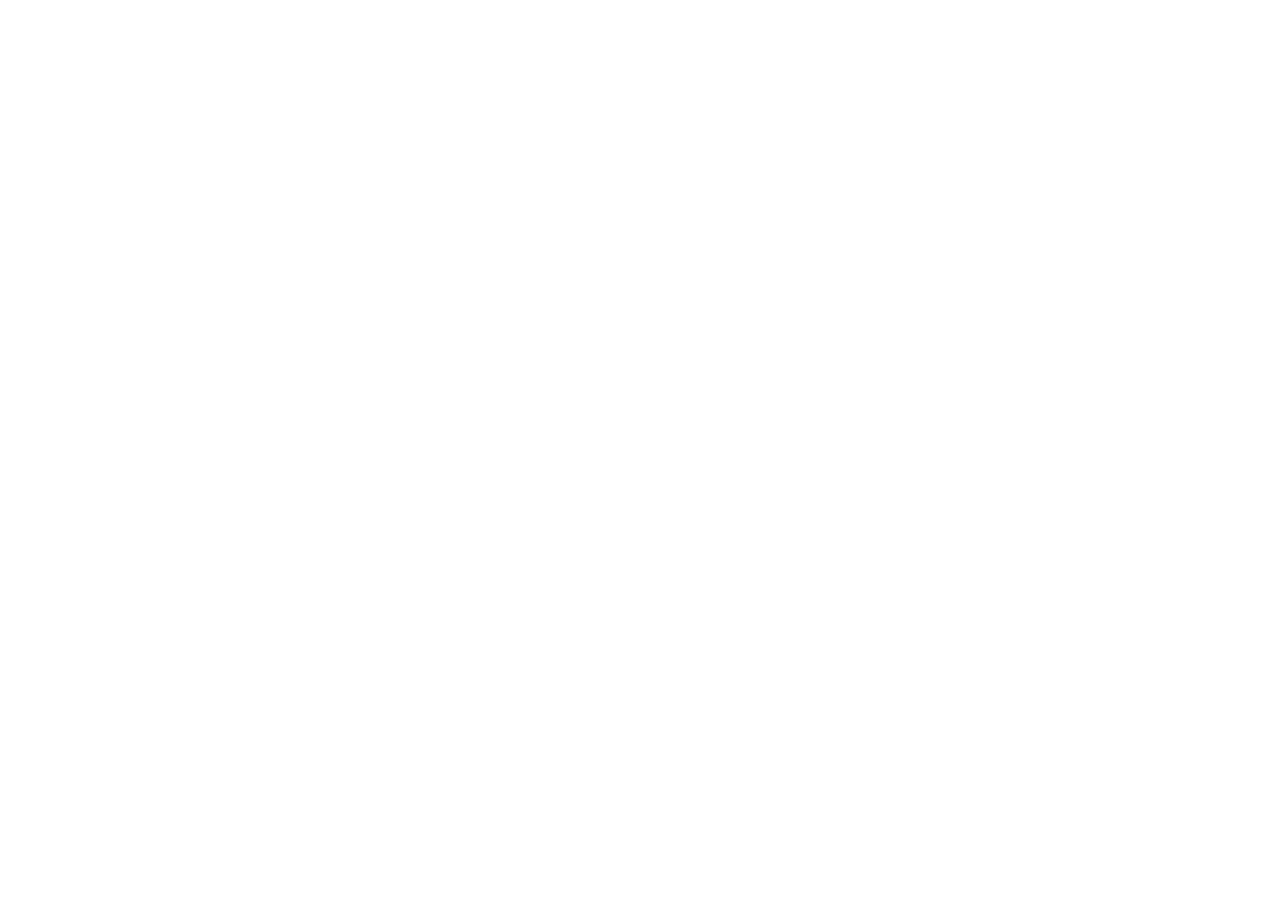
==== instax.html @ 3d2f9c3e "container div" ====
<!DOCTYPE html>
<html lang="en">
<head>
  <meta charset="UTF-8">
  <meta name="viewport" content="width=device-width, initial-scale=1.0">
  <meta http-equiv="X-UA-Compatible" content="ie=edge">
  <link rel="stylesheet" href="instax.css">
  <title>Instax</title>
</head>
<body>
    <div class="container">
      
    </div>
</body>
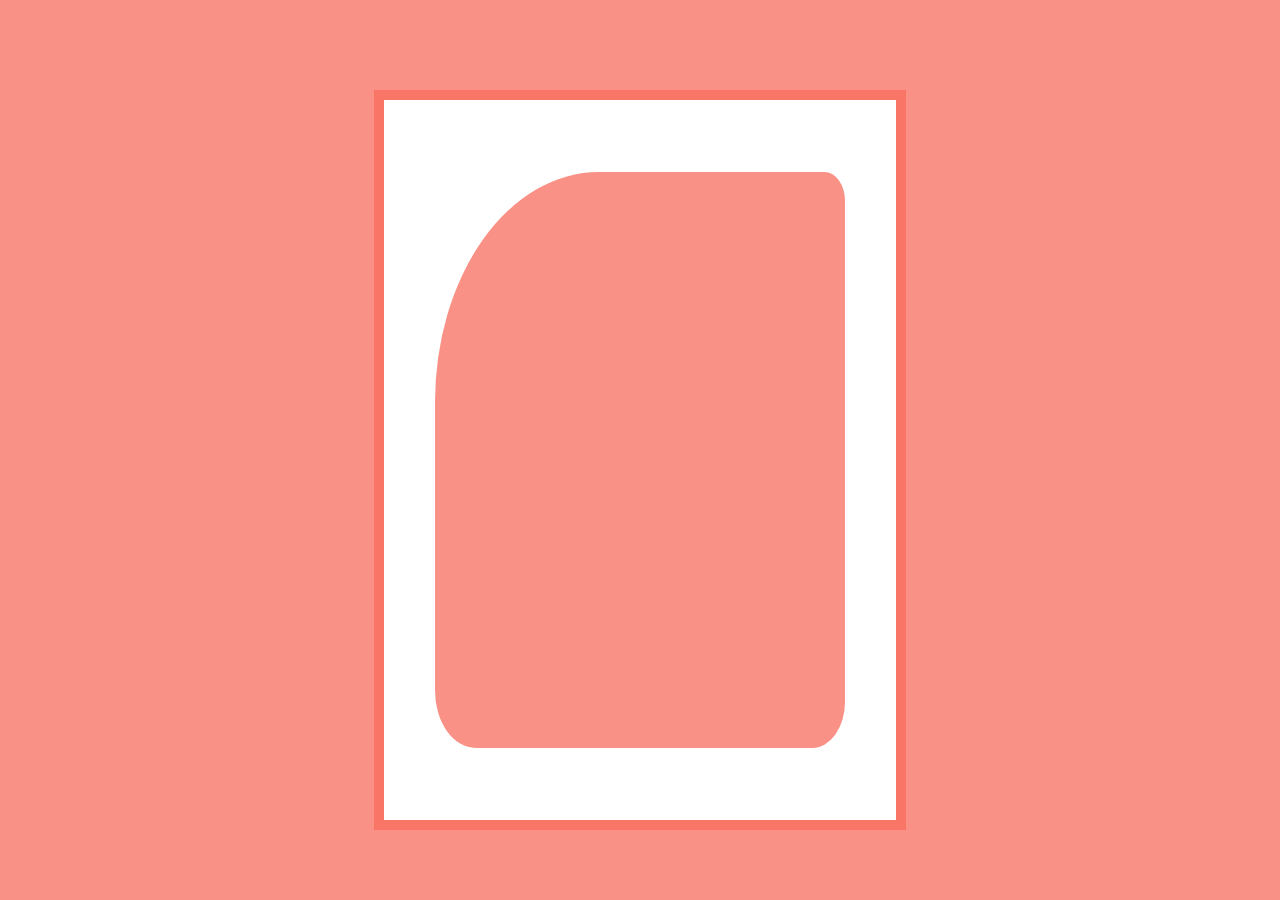
==== commit 8a6eb47d: "divs for top row of camera features" ====
--- a/instax.html
+++ b/instax.html
@@ -9,6 +9,11 @@
 </head>
 <body>
     <div class="container">
-      
+      <div class="body">
+        <div class="eyeView"></div>
+        <div class="flash"></div>
+        <div class="twoLights"></div>
+        <div class="name"></div>
+      </div>
     </div>
 </body>--- a/instax.css
+++ b/instax.css
@@ -0,0 +1,29 @@
+body {
+  margin: auto;
+  background: #fa9186;
+}
+
+.container {
+  margin: auto;
+  margin-top: 10vh;
+  width:40vw;
+  height: 80vh;
+  background: #ffffff;
+  border: solid 10px #f97566;
+  display: flex;
+  flex-direction: column;
+  align-content: center;
+  align-items: center;
+  justify-content: center;
+}
+.body {
+  width: 80%;
+  height: 80%;
+  background: #fa9186;
+  border-top-left-radius: 40%;
+  border-top-right-radius: 5%;
+  border-bottom-left-radius: 10%;
+  border-bottom-right-radius: 8%;
+  position: relative;
+  z-index: 1;
+}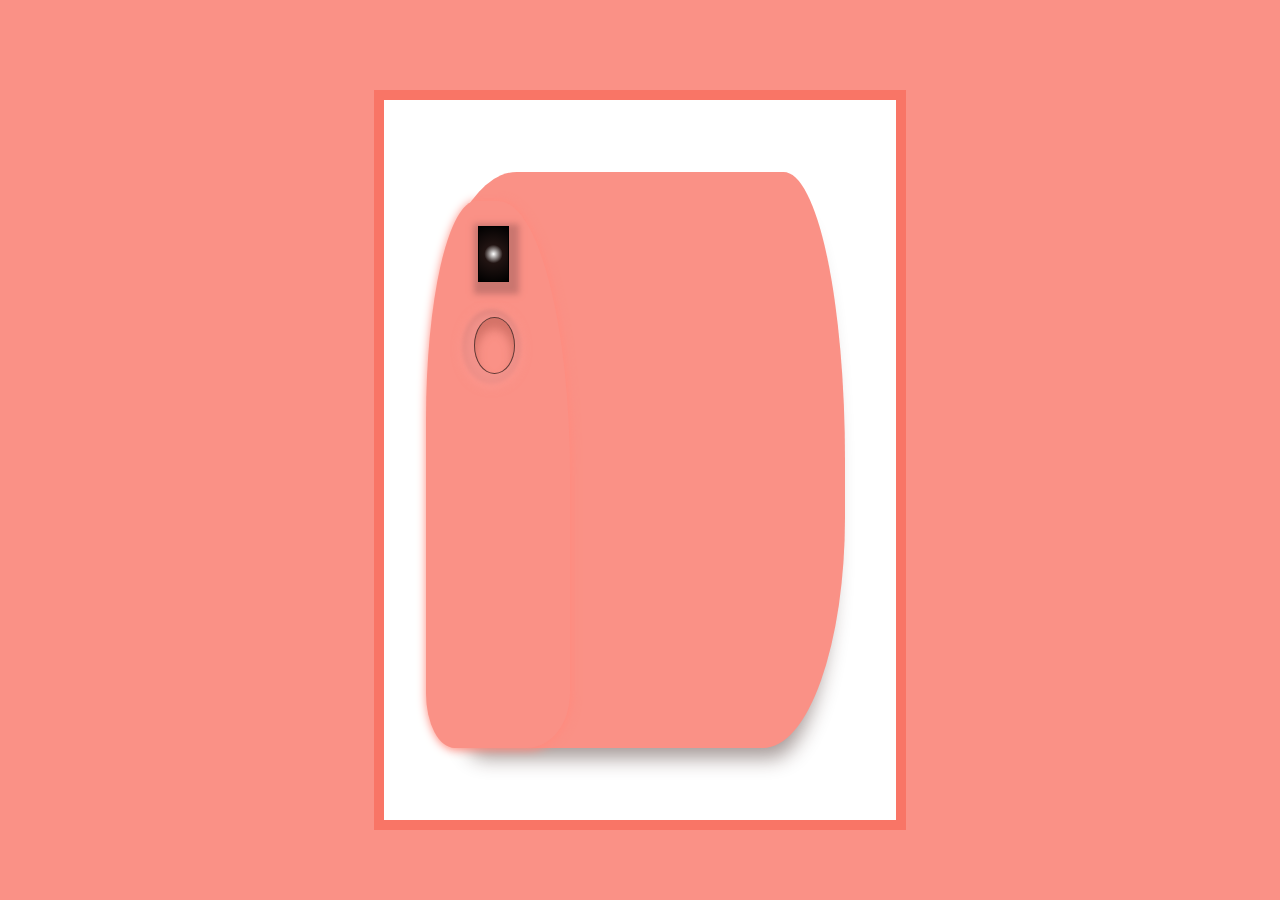
==== commit c083dda4: "divs to style flash" ====
--- a/instax.html
+++ b/instax.html
@@ -10,10 +10,19 @@
 <body>
     <div class="container">
       <div class="body">
-        <div class="eyeView"></div>
-        <div class="flash"></div>
+        <div class="grip">
+          <div class="eyeView"></div>
+          <div class="button"></div>
+        </div>
+        <div class="flash">
+          <div class="flashInner">
+            <div class="flashTop"></div>
+            <div class ="flashBottom"></div>
+          </div>
+        </div>
         <div class="twoLights"></div>
         <div class="name"></div>
+        <div class="sideBump"></div>
       </div>
     </div>
 </body>--- a/instax.css
+++ b/instax.css
@@ -20,10 +20,49 @@
   width: 80%;
   height: 80%;
   background: #fa9186;
-  border-top-left-radius: 40%;
-  border-top-right-radius: 5%;
-  border-bottom-left-radius: 10%;
-  border-bottom-right-radius: 8%;
+  border-top-left-radius: 20% 30%;
+  border-top-right-radius: 15% 50%;
+  border-bottom-left-radius: 10% 10%;
+  border-bottom-right-radius: 20% 40%;
   position: relative;
   z-index: 1;
+  display: flex;
+  flex-direction: row;
+  flex-wrap: wrap; 
+  box-shadow: 8px 30px 20px -20px #33161370;
+}
+.grip {
+ width: 35%;
+ height: 95%;
+ align-self: flex-end;
+ margin-left: -9px;
+ margin-top: 5.5%;
+ background: #fa9186;
+ border-top-left-radius: 35% 40%;
+ border-top-right-radius: 50%;
+ border-bottom-left-radius: 20% 10%;
+ border-bottom-right-radius: 30% 10%;
+ box-shadow: #ff8b7e 1px 1px 10px 1px;
+ display: flex;
+ flex-direction: column;
+ align-items: center;
+
+}
+.eyeView {
+  width: 20%;
+  height: 10%;
+  background: radial-gradient(circle, #ffffff 0%, #000000dd 30%, #000000 100%);
+  outline: solid 1px #000000;
+  margin-top: 18%;
+  margin-left: -9px;
+  box-shadow: #c7746ef3 3px 5px 6px 8px;
+}
+.button {
+  width: 27%;
+  height: 10%;
+  border-radius: 50%;
+  border: solid 1px #080808a1;
+  margin-top: 25%;
+  margin-left: -7px;
+  box-shadow: #ff9b94c0 -3px 3px 10px 10px, #c7746ef3 -3px 1px 4px 8px, #cc6c61d2 0px 10px 10px 1px inset ;
 }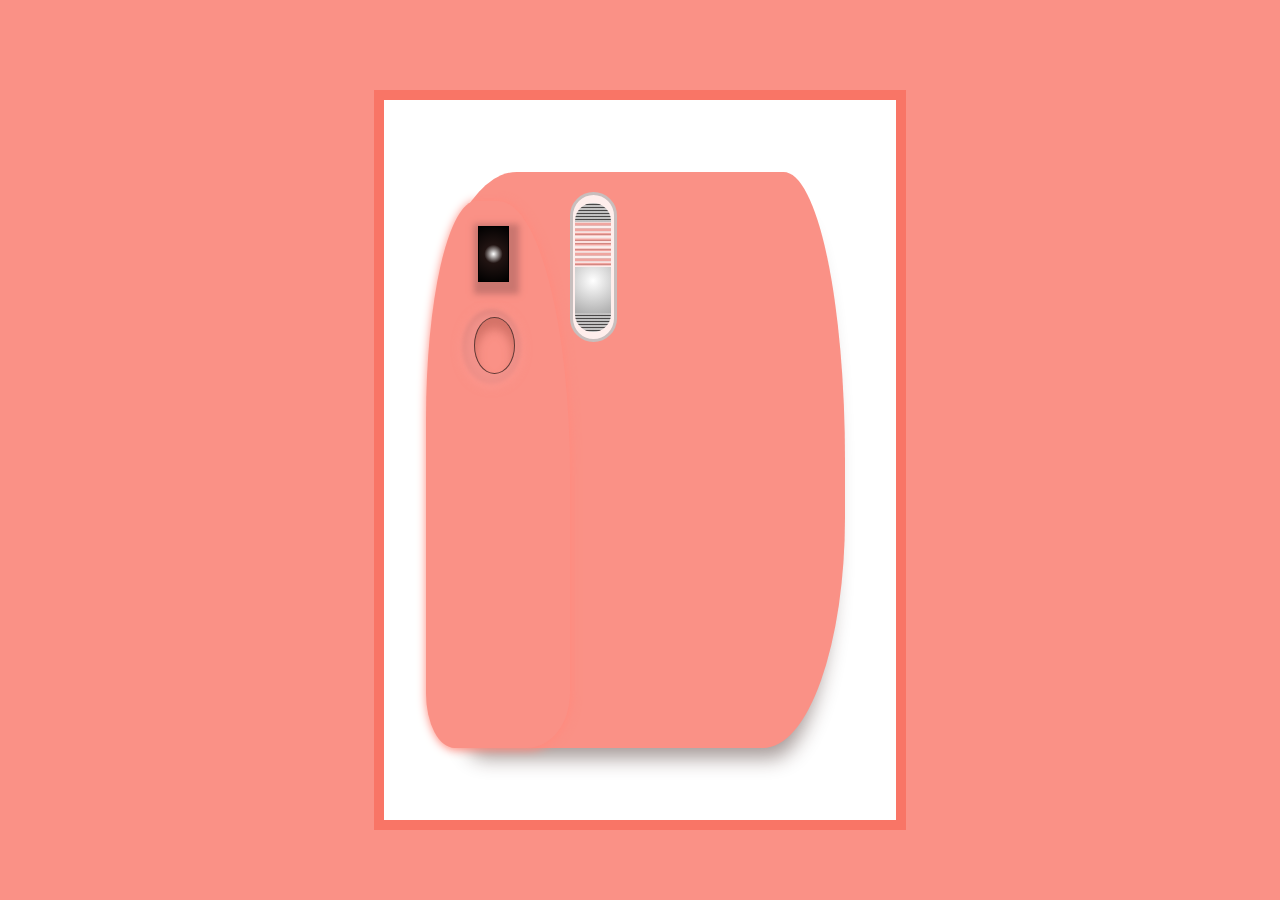
==== commit a73ec258: "name change & two dots divs" ====
--- a/instax.html
+++ b/instax.html
@@ -20,7 +20,10 @@
             <div class ="flashBottom"></div>
           </div>
         </div>
-        <div class="twoLights"></div>
+        <div class="twoDotsContainer">
+          <div class="topDot"></div>
+          <div class="bottomDot"></div>
+        </div>
         <div class="name"></div>
         <div class="sideBump"></div>
       </div>
--- a/instax.css
+++ b/instax.css
@@ -65,4 +65,39 @@
   margin-top: 25%;
   margin-left: -7px;
   box-shadow: #ff9b94c0 -3px 3px 10px 10px, #c7746ef3 -3px 1px 4px 8px, #cc6c61d2 0px 10px 10px 1px inset ;
-}+}
+.flash {
+  width: 10%;
+  height: 25%;
+  background: #ffffffd8;
+  border: solid 3px #88868675;
+  margin-top: 5%;
+  border-radius: 30px;
+  display: flex;
+  flex-direction: column;
+  justify-content: center;
+}
+.flashInner {
+  width: 90%;
+  height: 90%;
+  border-radius: 30px;
+  background: linear-gradient(0deg, #ffffff 0%, #494747 50%, #ffffff 100%);
+  background-size: 3px 3px;
+  background-repeat: repeat;
+  margin: auto;
+  display: flex;
+  flex-direction: column;
+  justify-content: center;
+}
+.flashTop {
+  height: 35%;
+  width: 100%;
+  background: linear-gradient(0deg, #ffffff 0%, #ff9b94c0 15%, #ff9b94c0 25%, #ffffff 50%, #ff9b94c0 75%, #ff9b94c0 85%, #ffffff 100%);
+  background-size: 10px 10px;
+  background-repeat: repeat;
+}
+.flashBottom {
+  height: 35%;
+  width: 100%;
+  background: radial-gradient(circle at 50% 30%, rgba(255,255,255,1) 0%, #aaaaaa 100%);
+}
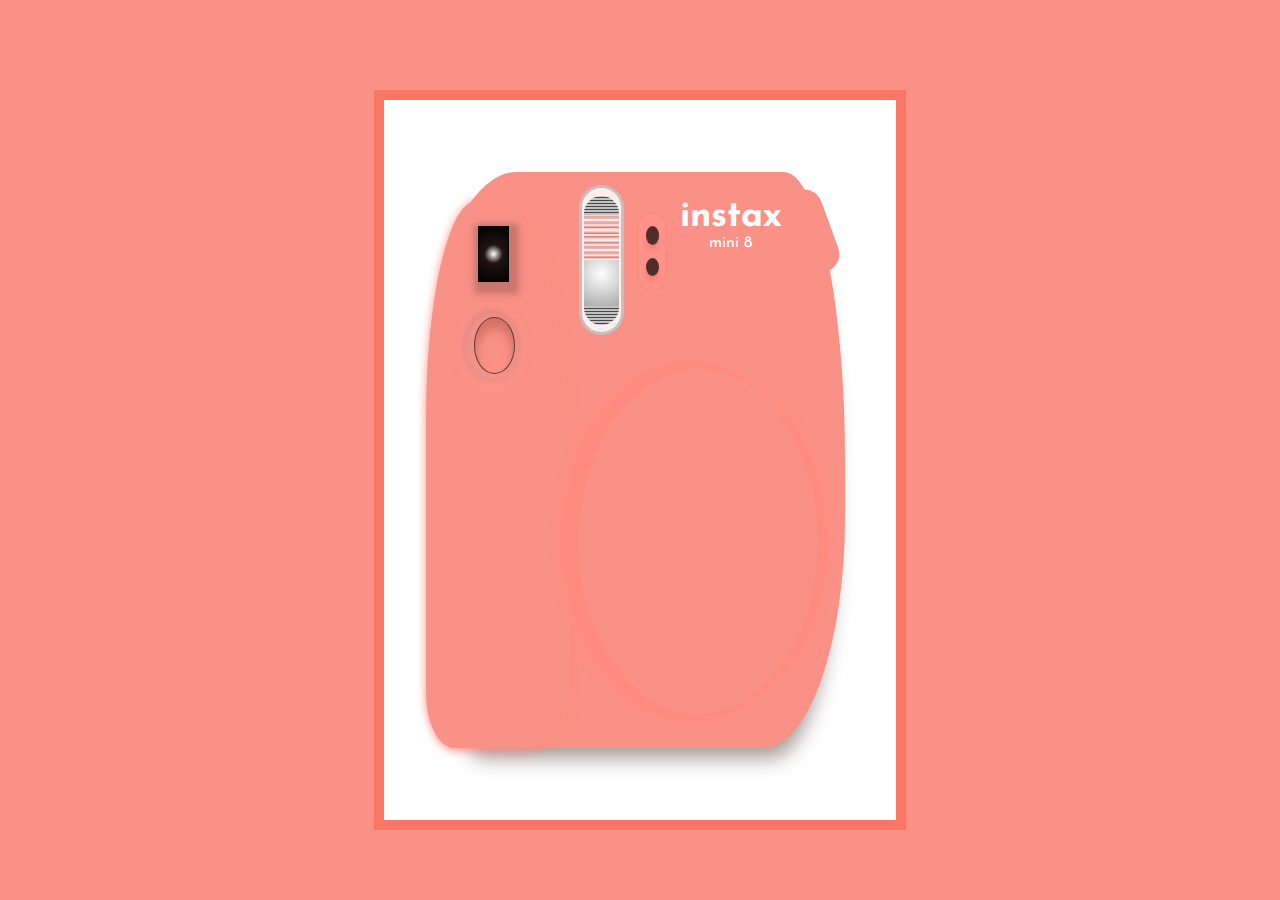
==== commit 84b7627c: "divs for lens" ====
--- a/instax.html
+++ b/instax.html
@@ -14,6 +14,7 @@
           <div class="eyeView"></div>
           <div class="button"></div>
         </div>
+        <div class="camComp">
         <div class="flash">
           <div class="flashInner">
             <div class="flashTop"></div>
@@ -24,8 +25,16 @@
           <div class="topDot"></div>
           <div class="bottomDot"></div>
         </div>
-        <div class="name"></div>
+        <div class="name"><b>instax</b><br>mini 8</div>
         <div class="sideBump"></div>
+        <div class="lens">
+          <div class="secondCircle">
+            <div class="lensCircle">
+              <div class="lensWindow"></div>
+            </div>
+          </div>
+        </div>
+      </div>
       </div>
     </div>
 </body>--- a/instax.css
+++ b/instax.css
@@ -1,3 +1,4 @@
+@import url('https://fonts.googleapis.com/css2?family=Josefin+Sans:wght@600&display=swap');
 body {
   margin: auto;
   background: #fa9186;
@@ -29,6 +30,7 @@
   display: flex;
   flex-direction: row;
   flex-wrap: wrap; 
+  justify-content: space-between;
   box-shadow: 8px 30px 20px -20px #33161370;
 }
 .grip {
@@ -66,8 +68,16 @@
   margin-left: -7px;
   box-shadow: #ff9b94c0 -3px 3px 10px 10px, #c7746ef3 -3px 1px 4px 8px, #cc6c61d2 0px 10px 10px 1px inset ;
 }
+.camComp {
+ height: 100%;
+ width: 65%;
+ display: flex;
+ flex-direction: row;
+ justify-content: space-between;
+ flex-wrap: wrap;
+}
 .flash {
-  width: 10%;
+  width: 15%;
   height: 25%;
   background: #ffffffd8;
   border: solid 3px #88868675;
@@ -101,3 +111,54 @@
   width: 100%;
   background: radial-gradient(circle at 50% 30%, rgba(255,255,255,1) 0%, #aaaaaa 100%);
 }
+.twoDotsContainer {
+  width: 10%;
+  height: 13%;
+  border: 2px solid #ff8b7e;
+  background: #ff938b;
+  margin-top: 15%;
+  border-radius: 30px;
+  display: flex;
+  flex-direction: column;
+  justify-content: space-evenly;
+  align-items: center;
+}
+.topDot {
+  width: 50%;
+  height: 25%;
+  background: #000000b0;
+  border-radius: 50%;
+  box-shadow: #f87066cb 0px 5px 5px -1px;
+}
+.bottomDot {
+  width: 50%;
+  height: 25%;
+  background: #000000b0;
+  border-radius: 50%;
+  box-shadow: #f87066cb 0px 5px 5px -1px;
+}
+.name {
+  font-family: 'Josefin Sans', sans-serif;
+  color: #ffffff;
+  margin-top: 10%;
+  text-align: center;
+}
+.name b {
+  font-size: 4vh;
+}
+.sideBump {
+  width: 14%;
+  height: 15%;
+  border-radius: 50px;
+  margin-top: 6%;
+  transform: rotate(-20deg);
+  margin-right: 5%;
+  background: #fa9186;
+}
+.lens {
+  /* border: 1px red solid; */
+  width: 90%;
+  height: 60%;
+  border-radius: 50%;
+  box-shadow: #ff8b7e 20px 0px 10px -10px, #ff8b7e -10px 0px 10px 10px;
+}